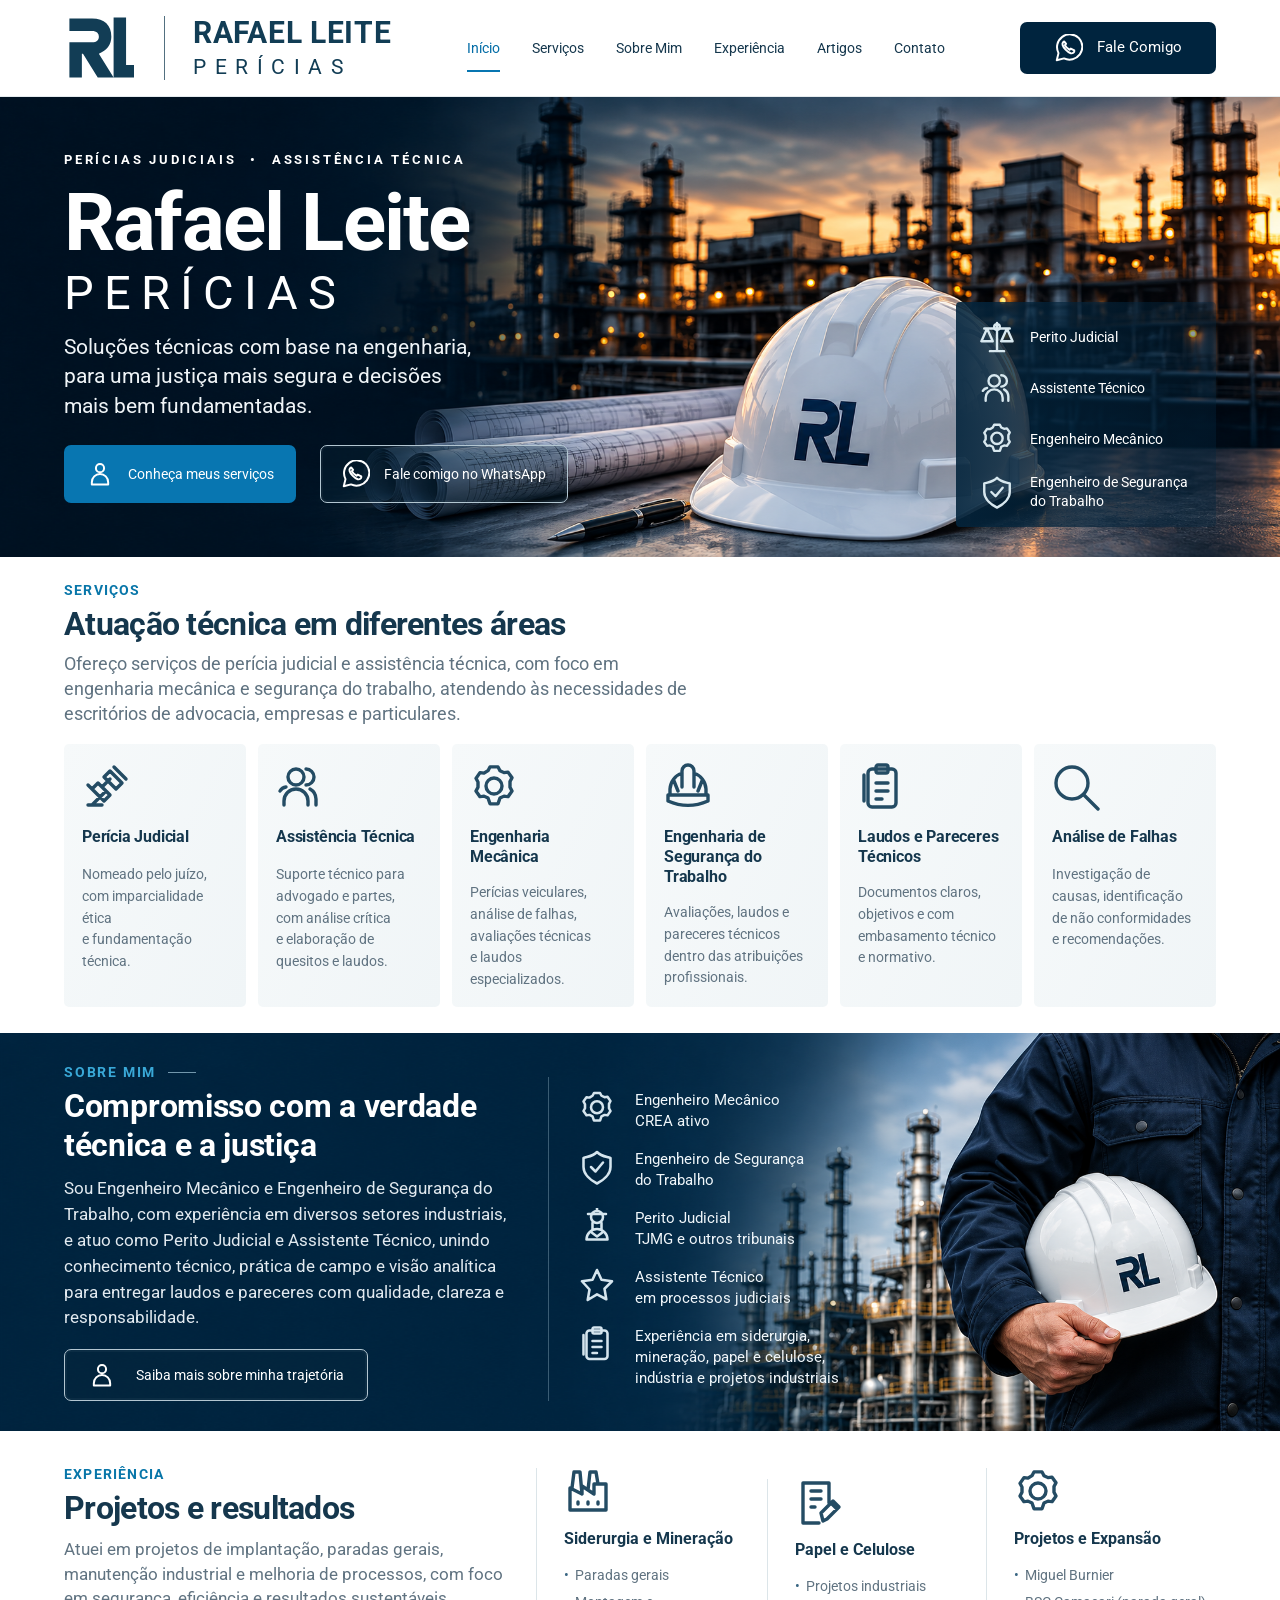
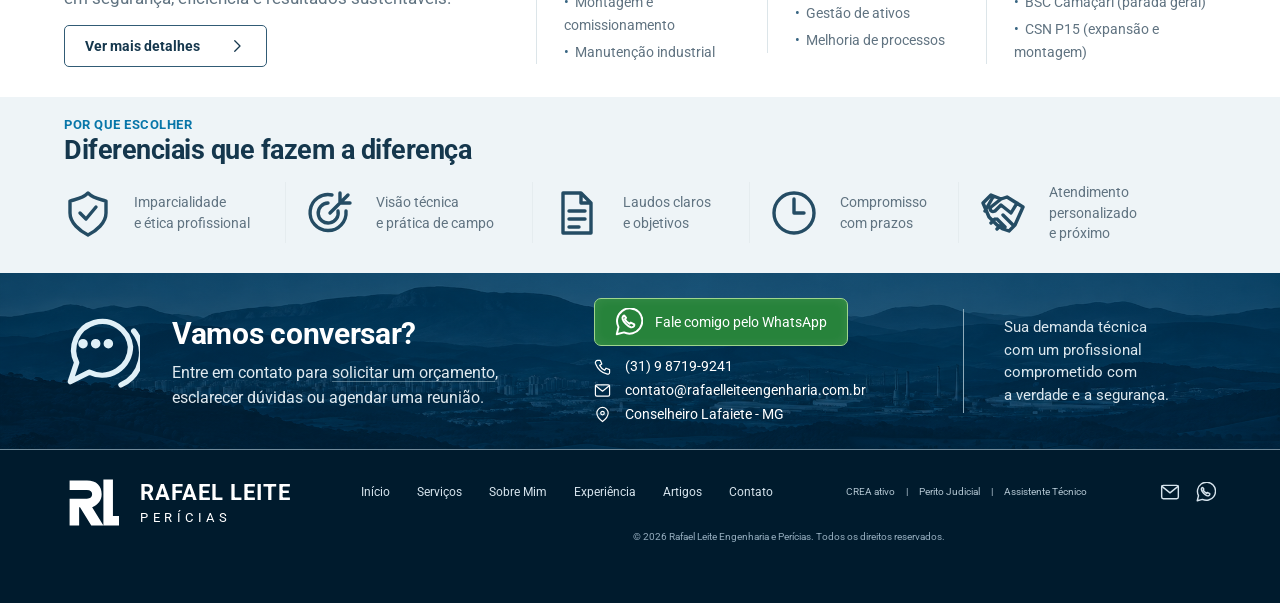
==== index.html @ ec0a56e9 "Add files via upload" ====
<!DOCTYPE html>
<html lang="pt-BR">
<head>
  <meta charset="UTF-8">
  <meta name="viewport" content="width=device-width, initial-scale=1">
  <meta name="theme-color" content="#00243e">
  <title>Rafael Leite Perícias | Perícias Judiciais e Assistência Técnica</title>
  <meta name="description" content="Perícia judicial, assistência técnica, engenharia mecânica e segurança do trabalho. Rafael Leite: compromisso com a verdade técnica e a justiça.">
  <link rel="icon" href="assets/favicon.svg" type="image/svg+xml">
  <link rel="preload" href="assets/fonts/roboto-regular.ttf" as="font" type="font/ttf" crossorigin>
  <link rel="preload" href="assets/fonts/roboto-bold.ttf" as="font" type="font/ttf" crossorigin>
  <link rel="preload" href="assets/hero-industrial.png" as="image">
  <link rel="stylesheet" href="assets/site.css">
  <script src="data.js" defer></script>
  <script src="assets/site.js" defer></script>
</head>
<body>
  <a class="skip-link" href="#conteudo">Pular para o conteúdo</a>
  <!-- Ícones locais, sem dependências de bibliotecas ou CDNs. -->
  <svg class="svg-library" xmlns="http://www.w3.org/2000/svg" aria-hidden="true"><defs>
    <symbol id="logo-mark" viewBox="0 0 60 60"><path fill="currentColor" stroke="none" d="M3 4h20c11 0 17 6 17 16 0 7-4 12-11 15l13 21H28L15 35h-1v21H3V25h20c4 0 6-2 6-5s-2-5-6-5H3zM42 3h11v42h7v11H42z"/></symbol>
    <symbol id="i-user" viewBox="0 0 24 24"><circle cx="12" cy="7" r="3.5"/><path d="M5 21v-2a7 7 0 0 1 14 0v2z"/></symbol>
    <symbol id="i-users" viewBox="0 0 24 24"><path d="M16 21v-2a6 6 0 0 0-12 0v2M20 21v-3a6 6 0 0 0-3-5M15 3a4 4 0 0 1 0 8"/><circle cx="10" cy="7" r="4"/><path d="M2 14a4 4 0 0 1 3-2"/></symbol>
    <symbol id="i-gavel" viewBox="0 0 24 24"><path d="m14 4 6 6-3 3-6-6zM8 10l6 6-3 3-6-6zM10 12l4-4M12 14 5 21M3 21h7M16 2l6 6M3 11l6 6"/></symbol>
    <symbol id="i-cog" viewBox="0 0 24 24"><path d="m9 3 1-2h4l1 2 2 1 2-.3 2 3-1 2v3l1 2-2 3-2-.3-2 1-1 3h-4l-1-3-2-1-2 .3-2-3 1-2V9L3 7l2-3 2 .3z" transform="translate(0 1) scale(1 .95)"/><circle cx="12" cy="11.5" r="4"/></symbol>
    <symbol id="i-hat" viewBox="0 0 24 24"><path d="M3 16v-3a9 9 0 0 1 6-8M15 5a9 9 0 0 1 6 8v3M9 12V4a3 3 0 0 1 6 0v8M5 9l2 5M19 9l-2 5M2 16h20v3a25 25 0 0 1-20 0z"/></symbol>
    <symbol id="i-file" viewBox="0 0 24 24"><path d="M14 2H5v20h14V7zM14 2v5h5M8 11h8M8 15h8M8 19h5"/></symbol>
    <symbol id="i-clipboard" viewBox="0 0 24 24"><rect x="5" y="3" width="14" height="19" rx="2"/><rect x="9" y="1" width="6" height="4" rx="1"/><path d="M9 10h6M9 14h6M9 18h3M3 6v13"/></symbol>
    <symbol id="i-search" viewBox="0 0 24 24"><circle cx="10" cy="10" r="8"/><path d="m16 16 7 7"/></symbol>
    <symbol id="i-shield" viewBox="0 0 24 24"><path d="M12 2c3 3 6 3 9 4v6c0 5-5 9-9 11-4-2-9-6-9-11V6c3-1 6-1 9-4zM8 12l3 3 5-6"/></symbol>
    <symbol id="i-scale" viewBox="0 0 24 24"><path d="M12 2v19M7 22h10M3 6h18M5 6l-4 9h8zM19 6l-4 9h8z"/><circle cx="12" cy="5" r="2"/></symbol>
    <symbol id="i-expert" viewBox="0 0 24 24"><circle cx="12" cy="6" r="4"/><path d="M6 4h12M12 2V0M9 10v4M15 10v4M5 21a7 7 0 0 1 14 0zM8 16l4 3 4-3"/></symbol>
    <symbol id="i-star" viewBox="0 0 24 24"><path d="m12 2 3 6.5 7 1-5 5 1.2 7-6.2-3.3L5.8 22 7 15 2 9.5l7-1z"/></symbol>
    <symbol id="i-factory" viewBox="0 0 24 24"><path d="M3 21V10l6 3V9l6 4V8h6v13zM4 10 5 2h3l1 11M12 11l1-9h3l1 6M7 17v1M12 17v1M17 17v1"/></symbol>
    <symbol id="i-file-pen" viewBox="0 0 24 24"><path d="M12 22H4V2h13v10M8 6h5M8 10h5M8 14h2M14 21l-1-4 6-6 3 3-6 6zM18 12l3 3"/></symbol>
    <symbol id="i-target" viewBox="0 0 24 24"><path d="M20 11a9 9 0 1 1-7-8M16 11a5 5 0 1 1-5-4M12 12l9-9M17 2v5h5"/></symbol>
    <symbol id="i-clock" viewBox="0 0 24 24"><circle cx="12" cy="12" r="10"/><path d="M12 5v7h5"/></symbol>
    <symbol id="i-handshake" viewBox="0 0 24 24"><path d="m2 7 4-4 5 2 3-1 8 5-4 9-3 3-3-1-3-2-4-4zM7 4l-4 7M19 7l-3 5-5-4-3 3c-2 1-3-1-2-2l5-4M9 15l4 4M12 13l5 5M6 17l2-2M9 20l2-2"/></symbol>
    <symbol id="i-whatsapp" viewBox="0 0 24 24"><path d="M20.5 3.5A11 11 0 0 0 3 16.4L1.5 22.5l6.2-1.6A11 11 0 0 0 20.5 3.5z"/><path d="M8 6.5c-.5 0-2 1-1.5 3s4 6 7 7c2 .5 3-1 3-1.5v-1l-3-1.5-1 1c-2-1-3-2-4-4l1-1L8 6.5z"/></symbol>
    <symbol id="i-chat" viewBox="0 0 24 24"><path d="M21 11a9 9 0 0 1-13 8L2 22l2-6a9 9 0 1 1 17-5z"/><path d="M6 10h.01M10 10h.01M14 10h.01" stroke-width="3"/><path d="M22 6a11 11 0 0 1-4 17"/></symbol>
    <symbol id="i-phone" viewBox="0 0 24 24"><path d="M5 2h4l2 5-3 2c2 4 3 5 7 7l2-3 5 2v4c0 2-2 3-4 2C10 19 5 14 2 6c-.5-2 1-4 3-4z"/></symbol>
    <symbol id="i-mail" viewBox="0 0 24 24"><rect x="2" y="4" width="20" height="16" rx="2"/><path d="m2 5 10 8L22 5"/></symbol>
    <symbol id="i-pin" viewBox="0 0 24 24"><path d="M20 10c0 6-8 12-8 12S4 16 4 10a8 8 0 0 1 16 0z"/><circle cx="12" cy="10" r="2.5"/></symbol>
    <symbol id="i-arrow" viewBox="0 0 24 24"><path d="m9 5 7 7-7 7"/></symbol>
    <symbol id="i-menu" viewBox="0 0 24 24"><path d="M3 5h18M3 12h18M3 19h18"/></symbol>
    <symbol id="i-close" viewBox="0 0 24 24"><path d="m5 5 14 14M5 19 19 5"/></symbol>
  </defs></svg>

  <header class="site-header"><div class="container header-inner">
    <a class="brand" href="#inicio" aria-label="Rafael Leite Perícias — início"><svg class="brand-mark" aria-hidden="true"><use href="#logo-mark"/></svg><span class="brand-name"><strong>RAFAEL LEITE</strong><span>PERÍCIAS</span></span></a>
    <nav class="main-nav" id="mainNav" aria-label="Navegação principal"><a href="#inicio" class="active" aria-current="location">Início</a><a href="#servicos">Serviços</a><a href="#sobre">Sobre Mim</a><a href="#setores">Experiência</a><a href="#artigos" data-dialog="articlesDialog">Artigos</a><a href="#contato">Contato</a></nav>
    <a class="button header-contact" href="https://wa.me/5531987199241" target="_blank" rel="noopener noreferrer"><svg class="icon" aria-hidden="true"><use href="#i-whatsapp"/></svg>Fale Comigo</a>
    <button class="menu-toggle" id="mobileMenuBtn" aria-label="Abrir menu" aria-controls="mainNav" aria-expanded="false"><svg class="icon" aria-hidden="true"><use href="#i-menu"/></svg></button>
  </div></header>

  <main id="conteudo">
    <section class="hero" id="inicio" aria-labelledby="hero-title"><div class="container hero-inner">
      <div class="hero-copy"><p class="hero-eyebrow">PERÍCIAS JUDICIAIS <span>•</span> ASSISTÊNCIA TÉCNICA</p><h1 id="hero-title">Rafael Leite <span>PERÍCIAS</span></h1><p class="hero-description">Soluções técnicas com base na engenharia,<br class="desktop-break"> para uma justiça mais segura e decisões<br class="desktop-break"> mais bem fundamentadas.</p>
        <div class="hero-actions"><a class="button button-blue" href="#servicos"><svg class="icon" aria-hidden="true"><use href="#i-user"/></svg>Conheça meus serviços</a><a class="button button-outline" href="https://wa.me/5531987199241" target="_blank" rel="noopener noreferrer"><svg class="icon" aria-hidden="true"><use href="#i-whatsapp"/></svg>Fale comigo no WhatsApp</a></div>
      </div>
      <ul class="hero-credentials" aria-label="Áreas de atuação">
        <li><svg class="icon" aria-hidden="true"><use href="#i-scale"/></svg><span>Perito Judicial</span></li><li><svg class="icon" aria-hidden="true"><use href="#i-users"/></svg><span>Assistente Técnico</span></li><li><svg class="icon" aria-hidden="true"><use href="#i-cog"/></svg><span>Engenheiro Mecânico</span></li><li><svg class="icon" aria-hidden="true"><use href="#i-shield"/></svg><span>Engenheiro de Segurança<br> do Trabalho</span></li>
      </ul>
    </div></section>

    <section class="services" id="servicos" aria-labelledby="services-title"><div class="container">
      <p class="eyebrow">SERVIÇOS</p><h2 id="services-title">Atuação técnica em diferentes áreas</h2><p class="section-intro">Ofereço serviços de perícia judicial e assistência técnica, com foco em engenharia mecânica e segurança do trabalho, atendendo às necessidades de escritórios de advocacia, empresas e particulares.</p>
      <div class="service-grid">
        <article class="service-card"><svg class="icon" aria-hidden="true"><use href="#i-gavel"/></svg><h3>Perícia Judicial</h3><p>Nomeado pelo juízo,<br> com imparcialidade ética<br> e fundamentação técnica.</p></article>
        <article class="service-card"><svg class="icon" aria-hidden="true"><use href="#i-users"/></svg><h3>Assistência Técnica</h3><p>Suporte técnico para advogado e partes,<br> com análise crítica<br> e elaboração de<br> quesitos e laudos.</p></article>
        <article class="service-card"><svg class="icon" aria-hidden="true"><use href="#i-cog"/></svg><h3>Engenharia Mecânica</h3><p>Perícias veiculares,<br> análise de falhas,<br> avaliações técnicas<br> e laudos especializados.</p></article>
        <article class="service-card"><svg class="icon" aria-hidden="true"><use href="#i-hat"/></svg><h3>Engenharia de<br> Segurança do Trabalho</h3><p>Avaliações, laudos e pareceres técnicos dentro das atribuições profissionais.</p></article>
        <article class="service-card"><svg class="icon" aria-hidden="true"><use href="#i-clipboard"/></svg><h3>Laudos e Pareceres Técnicos</h3><p>Documentos claros,<br> objetivos e com<br> embasamento técnico<br> e normativo.</p></article>
        <article class="service-card"><svg class="icon" aria-hidden="true"><use href="#i-search"/></svg><h3>Análise de Falhas</h3><p>Investigação de causas, identificação de não conformidades e recomendações.</p></article>
      </div>
    </div></section>

    <section class="about" id="sobre" aria-labelledby="about-title"><div class="container about-inner">
      <div class="about-copy"><p class="eyebrow eyebrow-line">SOBRE MIM</p><h2 id="about-title">Compromisso com a verdade<br> técnica e a justiça</h2><p>Sou Engenheiro Mecânico e Engenheiro de Segurança do Trabalho, com experiência em diversos setores industriais, e atuo como Perito Judicial e Assistente Técnico, unindo conhecimento técnico, prática de campo e visão analítica para entregar laudos e pareceres com qualidade, clareza e responsabilidade.</p><button class="button button-outline" data-dialog="aboutDialog"><svg class="icon" aria-hidden="true"><use href="#i-user"/></svg>Saiba mais sobre minha trajetória</button></div>
      <ul class="about-credentials" aria-label="Formação e experiência">
        <li><svg class="icon" aria-hidden="true"><use href="#i-cog"/></svg><span>Engenheiro Mecânico<br> CREA ativo</span></li><li><svg class="icon" aria-hidden="true"><use href="#i-shield"/></svg><span>Engenheiro de Segurança<br> do Trabalho</span></li><li><svg class="icon" aria-hidden="true"><use href="#i-expert"/></svg><span>Perito Judicial<br> TJMG e outros tribunais</span></li><li><svg class="icon" aria-hidden="true"><use href="#i-star"/></svg><span>Assistente Técnico<br> em processos judiciais</span></li><li><svg class="icon" aria-hidden="true"><use href="#i-clipboard"/></svg><span>Experiência em siderurgia,<br> mineração, papel e celulose,<br> indústria e projetos industriais</span></li>
      </ul>
    </div></section>

    <section class="experience" id="setores" aria-labelledby="experience-title"><div class="container experience-grid">
      <div class="experience-intro"><p class="eyebrow">EXPERIÊNCIA</p><h2 id="experience-title">Projetos e resultados</h2><p>Atuei em projetos de implantação, paradas gerais, manutenção industrial e melhoria de processos, com foco em segurança, eficiência e resultados sustentáveis.</p><button class="button button-small" data-dialog="projectsDialog">Ver mais detalhes<svg class="icon" aria-hidden="true"><use href="#i-arrow"/></svg></button></div>
      <article class="experience-item"><svg class="icon" aria-hidden="true"><use href="#i-factory"/></svg><h3>Siderurgia e Mineração</h3><ul><li>Paradas gerais</li><li>Montagem e comissionamento</li><li>Manutenção industrial</li></ul></article>
      <article class="experience-item"><svg class="icon" aria-hidden="true"><use href="#i-file-pen"/></svg><h3>Papel e Celulose</h3><ul><li>Projetos industriais</li><li>Gestão de ativos</li><li>Melhoria de processos</li></ul></article>
      <article class="experience-item"><svg class="icon" aria-hidden="true"><use href="#i-cog"/></svg><h3>Projetos e Expansão</h3><ul><li>Miguel Burnier</li><li>BSC Camaçari (parada geral)</li><li>CSN P15 (expansão e montagem)</li></ul></article>
    </div></section>

    <section class="differences" id="diferenciais" aria-labelledby="differences-title"><div class="container"><p class="eyebrow">POR QUE ESCOLHER</p><h2 id="differences-title">Diferenciais que fazem a diferença</h2><ul class="difference-grid">
      <li><svg class="icon" aria-hidden="true"><use href="#i-shield"/></svg><span>Imparcialidade<br> e ética profissional</span></li><li><svg class="icon" aria-hidden="true"><use href="#i-target"/></svg><span>Visão técnica<br> e prática de campo</span></li><li><svg class="icon" aria-hidden="true"><use href="#i-file"/></svg><span>Laudos claros<br> e objetivos</span></li><li><svg class="icon" aria-hidden="true"><use href="#i-clock"/></svg><span>Compromisso<br> com prazos</span></li><li><svg class="icon" aria-hidden="true"><use href="#i-handshake"/></svg><span>Atendimento personalizado<br> e próximo</span></li>
    </ul></div></section>

    <section class="contact" id="contato" aria-labelledby="contact-title"><div class="container contact-grid">
      <div class="contact-intro"><svg class="icon contact-icon" aria-hidden="true"><use href="#i-chat"/></svg><div><h2 id="contact-title">Vamos conversar?</h2><p>Entre em contato para <button class="text-button" data-dialog="contactDialog">solicitar um orçamento</button>,<br> esclarecer dúvidas ou agendar uma reunião.</p></div></div>
      <div class="contact-details"><a class="button button-whatsapp" href="https://wa.me/5531987199241" target="_blank" rel="noopener noreferrer"><svg class="icon" aria-hidden="true"><use href="#i-whatsapp"/></svg>Fale comigo pelo WhatsApp</a><a href="tel:+5531987199241"><svg class="icon" aria-hidden="true"><use href="#i-phone"/></svg>(31) 9 8719-9241</a><a href="mailto:contato@rafaelleiteengenharia.com.br"><svg class="icon" aria-hidden="true"><use href="#i-mail"/></svg>contato@rafaelleiteengenharia.com.br</a><span><svg class="icon" aria-hidden="true"><use href="#i-pin"/></svg>Conselheiro Lafaiete - MG</span></div>
      <p class="contact-note">Sua demanda técnica<br> com um profissional<br> comprometido com<br> a verdade e a segurança.</p>
    </div></section>
  </main>

  <footer class="site-footer"><div class="container footer-inner">
    <a class="brand footer-brand" href="#inicio" aria-label="Rafael Leite Perícias — voltar ao início"><svg class="brand-mark" aria-hidden="true"><use href="#logo-mark"/></svg><span class="brand-name"><strong>RAFAEL LEITE</strong><span>PERÍCIAS</span></span></a>
    <div class="footer-content"><div class="footer-top"><nav aria-label="Navegação do rodapé"><a href="#inicio">Início</a><a href="#servicos">Serviços</a><a href="#sobre">Sobre Mim</a><a href="#setores">Experiência</a><a href="#artigos" data-dialog="articlesDialog">Artigos</a><a href="#contato">Contato</a></nav><p>CREA ativo <span>|</span> Perito Judicial <span>|</span> Assistente Técnico</p><div class="social-links"><a href="mailto:contato@rafaelleiteengenharia.com.br" aria-label="Enviar e-mail"><svg class="icon" aria-hidden="true"><use href="#i-mail"/></svg></a><a href="https://wa.me/5531987199241" target="_blank" rel="noopener noreferrer" aria-label="Conversar no WhatsApp"><svg class="icon" aria-hidden="true"><use href="#i-whatsapp"/></svg></a></div></div><div class="footer-bottom"><p>© <span id="copyrightYear">2026</span> Rafael Leite Engenharia e Perícias. Todos os direitos reservados.</p></div></div>
  </div></footer>

  <!-- Conteúdo complementar mantém a composição compacta da referência. -->
  <dialog class="site-dialog articles-dialog" id="articlesDialog" aria-labelledby="articles-title"><button class="dialog-close" data-close aria-label="Fechar artigos"><svg class="icon" aria-hidden="true"><use href="#i-close"/></svg></button><p class="eyebrow">CONHECIMENTO TÉCNICO</p><h2 id="articles-title">Artigos e publicações</h2><p class="dialog-lead">Engenharia, perícia judicial e segurança do trabalho.</p><div id="articlesContainer" class="articles-grid"></div></dialog>
  <dialog class="site-dialog" id="aboutDialog" aria-labelledby="trajectory-title"><button class="dialog-close" data-close aria-label="Fechar trajetória"><svg class="icon" aria-hidden="true"><use href="#i-close"/></svg></button><p class="eyebrow">SOBRE MIM</p><h2 id="trajectory-title">Experiência de campo.<br>Precisão técnica.</h2><p>Minha atuação como Engenheiro Mecânico e Engenheiro de Segurança do Trabalho reúne experiência em siderurgia, mineração, papel e celulose e projetos industriais.</p><p>Como Perito Judicial e Assistente Técnico, aplico essa vivência na análise de falhas, avaliação de equipamentos, elaboração de quesitos, laudos e pareceres técnicos.</p><div class="dialog-feature"><svg class="icon" aria-hidden="true"><use href="#i-shield"/></svg><div><h3>Compromisso profissional</h3><p>Imparcialidade, fundamentação técnica, clareza na comunicação e respeito aos prazos de cada demanda.</p></div></div><a class="button button-blue" href="https://wa.me/5531987199241" target="_blank" rel="noopener noreferrer"><svg class="icon" aria-hidden="true"><use href="#i-whatsapp"/></svg>Vamos conversar</a></dialog>
  <dialog class="site-dialog" id="projectsDialog" aria-labelledby="projects-title"><button class="dialog-close" data-close aria-label="Fechar projetos"><svg class="icon" aria-hidden="true"><use href="#i-close"/></svg></button><p class="eyebrow">EXPERIÊNCIA</p><h2 id="projects-title">Projetos e atuação industrial</h2><div class="dialog-feature"><svg class="icon" aria-hidden="true"><use href="#i-factory"/></svg><div><h3>Siderurgia e mineração</h3><p>Atuação em paradas gerais, montagem, comissionamento e manutenção industrial. Experiência em projetos como Miguel Burnier e CSN P15, com foco em expansão e montagem.</p></div></div><div class="dialog-feature"><svg class="icon" aria-hidden="true"><use href="#i-file-pen"/></svg><div><h3>Papel e celulose</h3><p>Projetos industriais, gestão de ativos e melhoria de processos. Participação em parada geral na BSC Camaçari.</p></div></div><div class="dialog-feature"><svg class="icon" aria-hidden="true"><use href="#i-cog"/></svg><div><h3>Engenharia aplicada</h3><p>Análise técnica com experiência de campo para apoiar decisões sobre segurança, eficiência e confiabilidade de instalações e equipamentos.</p></div></div></dialog>
  <dialog class="site-dialog" id="contactDialog" aria-labelledby="quote-title"><button class="dialog-close" data-close aria-label="Fechar orçamento"><svg class="icon" aria-hidden="true"><use href="#i-close"/></svg></button><p class="eyebrow">CONTATO</p><h2 id="quote-title">Conte sobre sua demanda</h2><p class="dialog-lead">Preencha os dados para iniciar uma conversa no WhatsApp.</p><form id="contactForm"><div class="form-grid"><label>Nome<input name="nome" autocomplete="name" required placeholder="Seu nome"></label><label>Telefone<input name="telefone" type="tel" autocomplete="tel" required placeholder="(00) 00000-0000"></label></div><label>E-mail<input name="email" type="email" autocomplete="email" required placeholder="seu@email.com.br"></label><label>Tipo de demanda<select name="tipo"><option>Assistência Técnica Judicial</option><option>Indicação / Nomeação de Perito</option><option>Perícia de Engenharia Mecânica / Falhas</option><option>Segurança do Trabalho</option><option>Laudos e Pareceres Técnicos</option><option>Outra demanda</option></select></label><label>Mensagem <span class="optional">(opcional)</span><textarea name="mensagem" rows="4" placeholder="Como posso ajudar?"></textarea></label><button type="submit" class="button button-whatsapp"><svg class="icon" aria-hidden="true"><use href="#i-whatsapp"/></svg>Continuar no WhatsApp</button></form></dialog>
</body>
</html>
---- assets/site.css ----
@font-face{font-family:Roboto;src:url('fonts/roboto-regular.ttf') format('truetype');font-style:normal;font-weight:400;font-display:swap}
@font-face{font-family:Roboto;src:url('fonts/roboto-bold.ttf') format('truetype');font-style:normal;font-weight:600 900;font-display:swap}
:root{--navy:#00243e;--deep:#001b2e;--ink:#15374d;--blue:#0876b1;--muted:#607381;--light:#f1f6f8;--line:#dce5e9}
*{box-sizing:border-box}html{scroll-behavior:smooth;scroll-padding-top:20px}body{margin:0;color:var(--ink);background:#fff;font:400 16px/1.45 Roboto,Arial,sans-serif;-webkit-font-smoothing:antialiased}body.dialog-open{overflow:hidden}button,input,select,textarea{font:inherit}button,a{-webkit-tap-highlight-color:transparent}button{cursor:pointer;color:inherit}a{color:inherit;text-decoration:none}svg{display:block}img{max-width:100%}h1,h2,h3,p{margin:0}h2{font-size:32px;line-height:1.16;letter-spacing:-.7px;font-weight:700}h3{font-size:16px;line-height:1.3;font-weight:700}ul{margin:0;padding:0;list-style:none}
button:focus-visible,a:focus-visible,input:focus-visible,select:focus-visible,textarea:focus-visible{outline:3px solid #26a7e0;outline-offset:5px}
.container{width:90%;max-width:1320px;margin-inline:auto}.svg-library{position:absolute;width:0;height:0;overflow:hidden;pointer-events:none}.icon{width:26px;height:26px;flex-shrink:0;fill:none;stroke:currentColor;stroke-width:1.7;stroke-linecap:round;stroke-linejoin:round}.skip-link{position:fixed;top:8px;left:8px;z-index:100;padding:12px 20px;background:white;transform:translateY(-150%)}.skip-link:focus{transform:translateY(0)}
.button{display:inline-flex;align-items:center;justify-content:center;gap:14px;min-height:54px;border:1px solid transparent;border-radius:7px;padding:12px 24px;background:var(--navy);color:#fff;font-size:14px;line-height:1.3;font-weight:400;transition:background .18s,box-shadow .18s,transform .18s}.button:hover{background:#0c4263;box-shadow:0 4px 12px #001b2e20}.button:active{transform:translateY(1px)}.button .icon{width:28px;height:28px}.button-blue{background:var(--blue)}.button-blue:hover{background:#086394}.button-outline{border-color:#b3c6d1;background:#09273c50;box-shadow:inset 0 0 0 2px #ffffff09}.button-outline:hover{background:#0c4263b0}.button-small{min-height:42px;padding:7px 20px;background:transparent;border-color:#315b75;color:var(--ink);font-weight:700;border-radius:5px;gap:28px}.button-small:hover{background:var(--light)}.button-small .icon{height:18px;width:18px}.button-whatsapp{background:#27833b;border:1px solid #9fd58d;box-shadow:inset 0 0 12px #ffffff15}.button-whatsapp:hover{background:#226f33}.eyebrow{color:#0876a9;font-size:14px;line-height:1.4;letter-spacing:1.2px;font-weight:700;margin-bottom:5px}
.site-header{background:#fff;border-bottom:1px solid #e5ebee}.header-inner{height:96px;display:flex;align-items:center;justify-content:space-between;gap:32px}.brand{display:inline-flex;align-items:center;gap:28px;flex-shrink:0;color:#123d55}.brand-mark{height:68px;width:72px}.brand-name{border-left:1px solid #527080;padding-left:28px;display:flex;flex-direction:column;line-height:1.1;white-space:nowrap}.brand-name strong{font-size:30px;letter-spacing:.7px}.brand-name>span{font-size:21px;letter-spacing:8.5px;margin-top:7px}.main-nav{display:flex;align-items:center;gap:32px;margin-left:auto}.main-nav>a{position:relative;font-size:14px;white-space:nowrap;padding-block:17px}.main-nav>a:after{content:'';position:absolute;bottom:3px;left:0;right:0;height:2px;background:var(--blue);transform:scaleX(0);transition:transform .18s}.main-nav>a:hover,.main-nav>a.active{color:#026ca6}.main-nav>a.active:after,.main-nav>a:hover:after{transform:scaleX(1)}.header-contact{margin-left:auto;min-width:196px;min-height:52px;font-size:15px;padding:10px 22px;gap:14px}.menu-toggle{display:none;border:0;background:none;padding:12px}
.hero{background:var(--deep) url('hero-industrial.png') center center/cover no-repeat;color:#fff}.hero-inner{min-height:460px;position:relative;display:flex;align-items:center;justify-content:space-between;padding-block:54px}.hero-copy{position:relative;z-index:1}.hero-eyebrow{font-size:13px;letter-spacing:2.8px;font-weight:700;margin-bottom:12px}.hero-eyebrow span{margin-inline:8px}.hero h1{font-size:80px;line-height:1.03;letter-spacing:-1.8px;font-weight:700}.hero h1 span{display:block;font-size:47px;letter-spacing:10px;font-weight:400;line-height:1.25}.hero-description{font-size:21px;line-height:1.4;margin-top:10px;color:#eff4f7}.hero-actions{display:flex;gap:24px;margin-top:24px}.hero-actions .button{padding-inline:21px;min-height:58px;gap:14px}.hero-credentials{width:260px;padding:18px 14px 16px 24px;align-self:flex-end;margin-bottom:-24px;background:linear-gradient(90deg,#03243ce6,#03243c65);border-radius:4px;display:grid;gap:17px}.hero-credentials li{display:flex;align-items:center;gap:16px;font-size:14px;line-height:1.35}.hero-credentials .icon{width:34px;height:34px;color:#d8e8ef}
.services{padding:24px 0 26px}.section-intro{max-width:640px;font-size:18px;line-height:1.4;color:var(--muted);margin-top:8px}.service-grid{display:grid;grid-template-columns:repeat(6,minmax(0,1fr));gap:12px;margin-top:18px}.service-card{background:linear-gradient(115deg,#f6f9fa,#f0f5f7);padding:19px 18px 16px;border-radius:5px;min-height:240px}.service-card>.icon{height:48px;width:48px;margin-bottom:16px;color:#244c64}.service-card h3{font-size:16px;line-height:1.25;min-height:22px;margin-bottom:15px;letter-spacing:-.2px}.service-card p{font-size:14px;line-height:1.55;color:var(--muted)}
.about{color:#fff;background:var(--navy) url('sobre-industrial.png') center center/cover no-repeat}.about-inner{min-height:388px;display:grid;grid-template-columns:42% 27% 1fr;align-items:center;padding-block:30px}.about-copy{padding-right:32px}.eyebrow-line{display:flex;align-items:center;gap:12px;letter-spacing:1.8px;color:#39a8d7}.eyebrow-line:after{content:'';height:1px;width:28px;background:#7297ac}.about-copy h2{font-size:32px;line-height:1.2;letter-spacing:-.3px}.about-copy>p:not(.eyebrow){font-size:17px;line-height:1.52;color:#e2eaf0;margin-top:12px;margin-bottom:18px}.about-copy .button{min-height:52px;font-size:14px;padding:9px 23px;gap:20px}.about-credentials{display:grid;gap:17px;border-left:1px solid #7593a780;padding-left:30px;margin-top:14px;align-self:stretch;align-content:center}.about-credentials li{display:flex;align-items:flex-start;gap:20px;font-size:15px;line-height:1.4;color:#f0f6fa}.about-credentials .icon{width:36px;height:36px;color:#d5e5ee}
.experience{padding:34px 0 30px}.experience-grid{display:grid;grid-template-columns:41% 20% 19% 20%;align-items:center}.experience-intro{padding-right:32px}.experience-intro>p:not(.eyebrow){font-size:17px;line-height:1.45;color:var(--muted);margin:10px 0 14px;max-width:500px}.experience-item{border-left:1px solid var(--line);padding-left:27px;min-height:174px}.experience-item>.icon{width:48px;height:48px;margin-bottom:13px;color:#244c64}.experience-item h3{font-size:16px;margin-bottom:14px}.experience-item ul{font-size:14px;color:var(--muted);line-height:1.65}.experience-item li:before{content:'•';color:#396683;margin-right:6px}.experience-item li+li{margin-top:4px}
.differences{background:#eef4f7;padding:19px 0 30px}.differences .eyebrow{font-size:13px;margin-bottom:1px;letter-spacing:.5px}.differences h2{font-size:27px;letter-spacing:-.5px}.difference-grid{display:grid;grid-template-columns:1.06fr 1.08fr .94fr .9fr 1.13fr;gap:20px;margin-top:16px}.difference-grid li{display:flex;align-items:center;gap:22px;font-size:14px;line-height:1.45;color:var(--muted);border-right:1px solid #e5ecef}.difference-grid li:last-child{border:0}.difference-grid .icon{width:48px;height:48px;color:#244c64}
.contact{color:#fff;background:linear-gradient(90deg,#00243e40,#00335120,#00243e30),url('contato-paisagem.png') center 60%/cover}.contact-grid{display:grid;grid-template-columns:46% 32% 22%;align-items:center;padding-block:20px;min-height:176px}.contact-intro{display:flex;align-items:flex-start;gap:32px;padding-right:20px}.contact-icon{width:76px;height:76px;color:#e0f0f7}.contact h2{font-size:30px;letter-spacing:-.3px;margin:5px 0 10px}.contact-intro p{font-size:16px;line-height:1.55;color:#e0eaf0}.text-button{border:0;padding:0;color:inherit;background:none;font:inherit;text-align:inherit;text-decoration:underline;text-decoration-color:#a9c5d07a;text-underline-offset:3px}.text-button:hover{text-decoration-color:#fff}.contact-details{display:flex;flex-direction:column;align-items:flex-start;gap:4px;font-size:14px;line-height:1.4}.contact-details .button{min-height:48px;font-size:14px;gap:12px;padding:7px 20px;margin-bottom:7px}.contact-details>a:not(.button),.contact-details>span{display:flex;align-items:center;gap:14px}.contact-details>a:not(.button):hover{text-decoration:underline}.contact-details>a:not(.button) .icon,.contact-details>span .icon{width:17px;height:17px}.contact-note{border-left:1px solid #8eabba;padding:7px 0 7px 40px;font-size:15px;line-height:1.5;color:#dbe7ee}
.site-footer{background:#001b2d;color:#d6e4ed;border-top:1px solid #718a9a;min-height:154px;padding:27px 0 34px}.footer-inner{display:flex;gap:70px;align-items:flex-start}.footer-brand{gap:18px;color:white}.footer-brand .brand-mark{height:52px;width:58px}.footer-brand .brand-name{padding-left:0;border:0}.footer-brand .brand-name strong{font-size:22px;letter-spacing:1px}.footer-brand .brand-name>span{font-size:13px;letter-spacing:4.5px;margin-top:5px}.footer-content{flex:1;min-width:0;padding-top:5px}.footer-top{display:flex;align-items:center;justify-content:space-between;gap:25px}.footer-top nav{display:flex;align-items:center;gap:27px;white-space:nowrap;font-size:12px}.footer-top>p{font-size:10px;color:#b0c4d0;white-space:nowrap}.footer-top>p span{margin-inline:9px}.social-links{display:flex;align-items:center;gap:16px}.social-links .icon{width:20px;height:20px}.footer-bottom{display:flex;align-items:center;justify-content:center;position:relative;margin-top:28px;font-size:10px;color:#93acbd;gap:24px}.footer-bottom>a{position:absolute;right:0;font-size:10px}.site-footer a:hover{color:white;text-decoration:underline}
.site-dialog{color:var(--ink);border:0;border-radius:12px;padding:42px;max-width:720px;width:calc(100% - 40px);max-height:88dvh;box-shadow:0 20px 100px #00182755;overscroll-behavior:contain}.site-dialog::backdrop{background:#001b2dc9;backdrop-filter:blur(5px)}.site-dialog h2{padding-right:28px;margin-bottom:18px}.site-dialog>p:not(.eyebrow){color:var(--muted);margin-bottom:20px;line-height:1.65}.dialog-close{position:absolute;top:16px;right:16px;border:0;background:#eef4f7;border-radius:50%;padding:9px;display:flex}.dialog-close:hover{background:#dce8ee}.dialog-close .icon{width:22px;height:22px}.dialog-feature{display:flex;gap:20px;margin:26px 0;padding-top:24px;border-top:1px solid var(--line)}.dialog-feature>.icon{width:36px;height:36px}.dialog-feature h3{font-size:20px;margin-bottom:8px}.dialog-feature p{color:var(--muted);line-height:1.6}.articles-dialog{max-width:1040px}.articles-grid{display:grid;grid-template-columns:repeat(2,minmax(0,1fr));gap:20px}.article-card{border:1px solid var(--line);border-radius:8px;overflow:hidden;display:flex;flex-direction:column}.article-card>img{width:100%;height:180px;object-fit:cover;background:var(--light)}.article-card-body{display:flex;flex-direction:column;flex:1;padding:24px}.article-category{font-size:12px;font-weight:700;color:var(--blue);margin-bottom:10px}.article-card h3{font-size:20px;line-height:1.3;margin-bottom:12px}.article-card h3 a:hover{color:var(--blue)}.article-meta{font-size:12px;color:var(--muted);margin-bottom:12px}.article-summary{font-size:14px;color:var(--muted);margin-bottom:18px}.article-read{margin-top:auto;color:var(--blue);font-size:14px;font-weight:700;display:flex;align-items:center;gap:8px;padding-top:12px}.form-grid{display:grid;grid-template-columns:1fr 1fr;gap:18px}#contactForm label{display:block;font-size:14px;font-weight:700;margin-bottom:18px}#contactForm input,#contactForm select,#contactForm textarea{display:block;width:100%;padding:12px 14px;margin-top:7px;border:1px solid #c8d7df;border-radius:5px;background:#f8fafb;color:var(--ink);font-size:16px;font-weight:400}#contactForm textarea{resize:vertical;min-height:110px}.optional{font-weight:400;color:var(--muted)}
@media(min-width:1600px){.hero-inner{min-height:500px}.about-inner{min-height:410px}}
@media(max-width:1270px) and (min-width:901px){
 .header-inner{height:86px;gap:20px}.brand{gap:18px}.brand-mark{width:56px;height:58px}.brand-name{padding-left:20px}.brand-name strong{font-size:23px}.brand-name>span{font-size:17px;letter-spacing:6px}.main-nav{gap:21px}.main-nav>a{font-size:13px}.header-contact{min-width:auto;font-size:13px;padding-inline:16px;gap:10px;min-height:46px}.header-contact .icon{width:23px;height:23px}
 .hero-inner{min-height:410px}.hero h1{font-size:68px}.hero h1 span{font-size:40px}.hero-eyebrow{font-size:11px;letter-spacing:2px}.hero-description{font-size:18px}.hero-actions{gap:14px}.hero-actions .button{font-size:12px;padding-inline:16px;gap:10px;min-height:52px}.hero-credentials{width:210px;padding-left:16px}.hero-credentials li{font-size:13px;gap:12px}.hero-credentials .icon{width:30px;height:30px}
 .service-card{padding:17px 13px}.service-card h3{font-size:14px}.service-card p{font-size:13px}.service-card p br{display:none}.service-card>.icon{width:43px;height:43px}.section-intro{font-size:16px;max-width:570px}.about-inner{grid-template-columns:43% 28% 1fr;min-height:360px}.about-copy{padding-right:26px}.about-copy h2{font-size:28px}.about-copy>p:not(.eyebrow){font-size:15px}.about-credentials{padding-left:24px;gap:15px}.about-credentials li{font-size:13px;gap:15px}.about-credentials .icon{width:32px;height:32px}.about-copy .button{font-size:12px;gap:14px}
 .experience-item{padding-left:22px}.experience-item h3{font-size:14px}.experience-item ul{font-size:12px}.experience-intro>p:not(.eyebrow){font-size:15px}.difference-grid li{font-size:12px;gap:15px}.difference-grid .icon{width:40px;height:40px}.contact-intro{gap:24px}.contact h2{font-size:27px}.contact-icon{width:64px;height:64px}.contact-intro p{font-size:14px}.contact-details{font-size:12px}.contact-details .button{font-size:12px;gap:10px}.contact-note{font-size:13px;padding-left:30px}
 .footer-inner{gap:45px}.footer-brand .brand-mark{width:48px;height:46px}.footer-brand .brand-name strong{font-size:18px}.footer-brand .brand-name>span{font-size:11px}.footer-top{gap:16px}.footer-top nav{gap:18px;font-size:10px}.footer-top>p{font-size:8px}.footer-top>p span{margin-inline:5px}.footer-bottom{font-size:9px}.footer-bottom>a{font-size:9px}.social-links{gap:10px}.social-links .icon{width:17px;height:17px}
}
@media(max-width:1050px) and (min-width:901px){.container{width:92%}.main-nav{gap:15px}.header-contact{padding-inline:12px;font-size:12px}.brand-name strong{font-size:21px}.brand-name>span{font-size:15px}.header-inner{gap:15px}.hero-credentials{width:190px}.hero-credentials li{font-size:12px}.hero-actions{gap:10px}.hero-actions .button{padding-inline:13px}.footer-inner{gap:28px}.footer-top nav{gap:13px}.footer-top{flex-wrap:wrap;justify-content:flex-start}.footer-top>p{font-size:9px}.footer-bottom{justify-content:flex-start}}
@media(max-width:900px){
 html{scroll-padding-top:15px}.container{width:90%}.header-inner{height:80px;gap:15px;position:relative}.brand{gap:16px}.brand-mark{width:49px;height:51px}.brand-name{padding-left:17px}.brand-name strong{font-size:21px}.brand-name>span{font-size:14px;letter-spacing:5.7px;margin-top:5px}.header-contact{min-width:0;margin-left:auto;font-size:13px;padding:10px 16px;min-height:44px;gap:10px}.header-contact .icon{width:23px;height:23px}.menu-toggle{display:flex;margin-right:-10px}.main-nav{display:none;position:absolute;top:calc(100% + 1px);left:-5.56%;right:-5.56%;z-index:10;background:white;padding:18px 5%;box-shadow:0 12px 18px #001b2e18;margin:0;gap:0}.main-nav.open{display:flex;flex-direction:column;align-items:stretch}.main-nav>a{padding:13px 12px;font-size:16px}.main-nav>a:after{display:none}.main-nav>a.active{background:var(--light);border-radius:4px}
 .hero{background-position:60% center}.hero-inner{min-height:450px;padding:45px 0;align-items:flex-start}.hero-copy{max-width:68%}.hero h1{font-size:58px}.hero h1 span{font-size:35px;letter-spacing:8px}.hero-eyebrow{font-size:10px;letter-spacing:1.7px}.hero-eyebrow span{margin-inline:4px}.hero-description{font-size:18px}.hero-actions{flex-direction:column;align-items:flex-start;gap:12px;margin-top:23px}.hero-actions .button{font-size:13px;min-height:48px;padding:9px 18px}.hero-credentials{width:185px;gap:15px;padding:16px;margin-bottom:-18px}.hero-credentials li{font-size:12px;gap:12px}.hero-credentials .icon{width:28px;height:28px}
 .services{padding:30px 0}.service-grid{grid-template-columns:repeat(3,1fr);gap:14px;margin-top:22px}.service-card{min-height:220px;padding:22px}.service-card p br{display:none}.service-card h3{min-height:40px;margin-bottom:12px}.section-intro{font-size:16px;max-width:600px}.service-card>.icon{margin-bottom:14px;width:44px;height:44px}
 .about{background-position:62% center}.about-inner{grid-template-columns:57% 43%;padding:32px 0;min-height:420px}.about-copy{padding-right:26px}.about-copy h2{font-size:28px}.about-copy h2 br{display:none}.about-copy>p:not(.eyebrow){font-size:15px;line-height:1.55}.about-copy .button{font-size:12px;padding:10px 13px;gap:12px;min-height:48px}.about-credentials{padding:18px 18px 18px 24px;gap:19px;align-self:center;margin:0;background:#00243ed4;border-radius:0 5px 5px 0}.about-credentials li{font-size:13px;gap:14px}.about-credentials .icon{width:30px;height:30px}
 .experience-grid{grid-template-columns:repeat(3,1fr);gap:24px 0}.experience-intro{grid-column:1/-1;padding:0}.experience-intro>p:not(.eyebrow){max-width:600px;font-size:16px}.experience-item{padding-left:20px;min-height:165px}.experience-item:nth-child(2){padding-left:0;border-left:0}.experience-item h3{font-size:14px}.experience-item ul{font-size:12px}.experience-item>.icon{width:42px;height:42px}.differences{padding:25px 0 30px}.differences h2{font-size:26px}.difference-grid{display:flex;flex-wrap:wrap;gap:24px 15px;margin-top:24px}.difference-grid li{flex:1 1 29%;gap:14px;font-size:13px;border:0}.difference-grid .icon{width:40px;height:40px}
 .contact-grid{grid-template-columns:1fr 1fr;gap:28px 16px;padding:30px 0}.contact-intro{gap:20px;padding-right:10px}.contact-icon{width:54px;height:54px}.contact h2{font-size:26px}.contact-intro p{font-size:14px}.contact-intro p br{display:none}.contact-details{font-size:12px;gap:7px}.contact-details .button{font-size:12px;min-height:46px;padding:8px 15px;gap:8px}.contact-note{grid-column:1/-1;border-left:0;border-top:1px solid #ffffff35;padding:17px 0 0;font-size:13px}.contact-note br{display:none}
 .footer-inner{gap:30px;flex-wrap:wrap}.footer-brand .brand-mark{width:48px;height:46px}.footer-brand .brand-name strong{font-size:19px}.footer-brand .brand-name>span{font-size:11px}.footer-content{flex-basis:100%;padding:0}.footer-top{justify-content:flex-start;flex-wrap:wrap;gap:23px}.footer-top nav{gap:24px;font-size:12px}.footer-top>p{font-size:10px}.footer-bottom{justify-content:space-between;margin-top:22px;font-size:10px}.footer-bottom>a{position:static;white-space:nowrap}
}
@media(max-width:560px){
 .header-inner{height:76px;gap:10px}.brand{gap:12px}.brand-mark{width:42px;height:45px}.brand-name{padding-left:12px}.brand-name strong{font-size:19px}.brand-name>span{font-size:12px;letter-spacing:5px}.header-contact{display:none}.menu-toggle{margin-left:auto}
 .hero{background-image:linear-gradient(0deg,#001c30 0%,#001c3000 55%),linear-gradient(90deg,#001b2df5,#001b2d95 55%,#001b2d20),url('hero-industrial.png');background-size:100% 390px,100% 390px,auto 390px;background-position:left top,left top,58% top;background-repeat:no-repeat;background-color:#001c30}.hero-inner{min-height:605px;padding-top:34px;display:block}.hero-copy{max-width:100%}.hero-eyebrow{font-size:9px;letter-spacing:1.45px;margin-bottom:15px}.hero h1{font-size:53px;letter-spacing:-1.5px;text-shadow:0 2px 12px #00182766}.hero h1 span{font-size:31px;letter-spacing:8.3px}.hero-description{font-size:16px;line-height:1.55;max-width:290px;margin-top:17px;text-shadow:0 1px 8px #001b2d}.hero-actions{margin-top:24px;gap:12px}.hero-actions .button{min-height:48px;font-size:13px;padding:11px 17px;gap:12px}.hero-actions .icon{width:23px;height:23px}.hero-credentials{position:static;display:grid;grid-template-columns:1fr 1fr;width:100%;margin:33px 0 0;padding:23px 0 0;gap:18px 14px;border-top:1px solid #ffffff35;background:transparent}.hero-credentials li{font-size:12px;gap:10px}.hero-credentials .icon{width:29px;height:29px}.hero-credentials li:last-child span br{display:none}.hero-credentials li:last-child span{max-width:132px}
 h2{font-size:28px;letter-spacing:-.6px}.eyebrow{font-size:12px;letter-spacing:1.1px;margin-bottom:6px}.services{padding:32px 0}.section-intro{font-size:15px;line-height:1.55;margin-top:12px}.service-grid{grid-template-columns:repeat(2,minmax(0,1fr));gap:12px;margin-top:22px}.service-card{padding:20px 15px;min-height:224px}.service-card>.icon{height:40px;width:40px;margin-bottom:16px}.service-card h3{font-size:14px;min-height:36px;margin-bottom:10px}.service-card p{font-size:13px;line-height:1.55}.service-card h3 br{display:none}
 .about{background-size:auto 350px;background-position:right bottom;background-repeat:no-repeat;background-color:#00243e}.about-inner{grid-template-columns:1fr;padding:32px 0 30px;min-height:730px;gap:30px;align-content:start}.about-copy{padding-right:0}.about-copy h2{font-size:29px;max-width:370px}.about-copy>p:not(.eyebrow){font-size:15px;line-height:1.65;margin-top:15px;margin-bottom:20px}.about-copy .button{font-size:13px;padding-inline:17px}.about-credentials{width:67%;min-width:230px;border:0;background:linear-gradient(90deg,#00243ef5,#00243ed9,#00243e80);padding:20px 15px 20px 0;gap:18px}.about-credentials li{font-size:12px;gap:15px}.about-credentials .icon{width:29px;height:29px}
 .experience{padding:32px 0}.experience-grid{grid-template-columns:1fr;gap:24px}.experience-intro{padding-bottom:4px}.experience-intro>p:not(.eyebrow){font-size:15px;line-height:1.55;margin-top:13px}.experience-item{border-left:0;border-top:1px solid var(--line);padding:23px 0 0 65px;position:relative;min-height:0}.experience-item:nth-child(2){padding-left:65px}.experience-item>.icon{position:absolute;left:0;top:23px;width:42px;height:42px}.experience-item h3{font-size:17px;margin-bottom:10px}.experience-item ul{font-size:14px;line-height:1.6}.experience-item li+li{margin-top:3px}.differences{padding:28px 0 32px}.differences h2{font-size:26px;max-width:320px}.difference-grid{display:grid;grid-template-columns:1fr 1fr;gap:24px 12px}.difference-grid li{gap:13px;font-size:12px}.difference-grid .icon{width:34px;height:34px}.difference-grid li:last-child{grid-column:1/-1}.difference-grid li:last-child br{display:none}
 .contact-grid{grid-template-columns:1fr;gap:25px;padding:30px 0}.contact-intro{gap:20px;padding:0}.contact-icon{width:57px;height:57px}.contact h2{font-size:28px;margin-top:0}.contact-intro p{font-size:14px;max-width:290px}.contact-details{font-size:14px;gap:10px}.contact-details .button{font-size:14px;min-height:49px;padding:10px 18px;margin-bottom:8px;gap:12px}.contact-details>a:not(.button),.contact-details>span{gap:12px}.contact-note{font-size:14px;max-width:100%;line-height:1.6;padding-top:20px}.footer-inner{gap:27px}.site-footer{padding:27px 0}.footer-top{gap:21px}.footer-top nav{display:grid;grid-template-columns:repeat(3,1fr);gap:15px 28px;width:100%;font-size:12px}.footer-top>p{font-size:9px}.footer-top>p span{margin-inline:5px}.social-links{margin-left:auto;gap:13px}.footer-bottom{align-items:flex-start;font-size:9px;line-height:1.6;gap:16px;margin-top:23px}.footer-bottom p{max-width:245px}.footer-bottom>a{font-size:9px}
 .site-dialog{width:calc(100% - 24px);max-height:91dvh;padding:36px 23px 27px;border-radius:9px}.site-dialog h2{font-size:26px}.site-dialog>p:not(.eyebrow){font-size:15px}.dialog-feature{gap:15px}.dialog-feature h3{font-size:18px}.dialog-feature p{font-size:14px}.articles-grid,.form-grid{grid-template-columns:1fr}.article-card-body{padding:20px}.article-card h3{font-size:19px}.article-card>img{height:160px}.form-grid{gap:0}
}
@media(prefers-reduced-motion:reduce){html{scroll-behavior:auto}*,*:before,*:after{transition:none!important}}
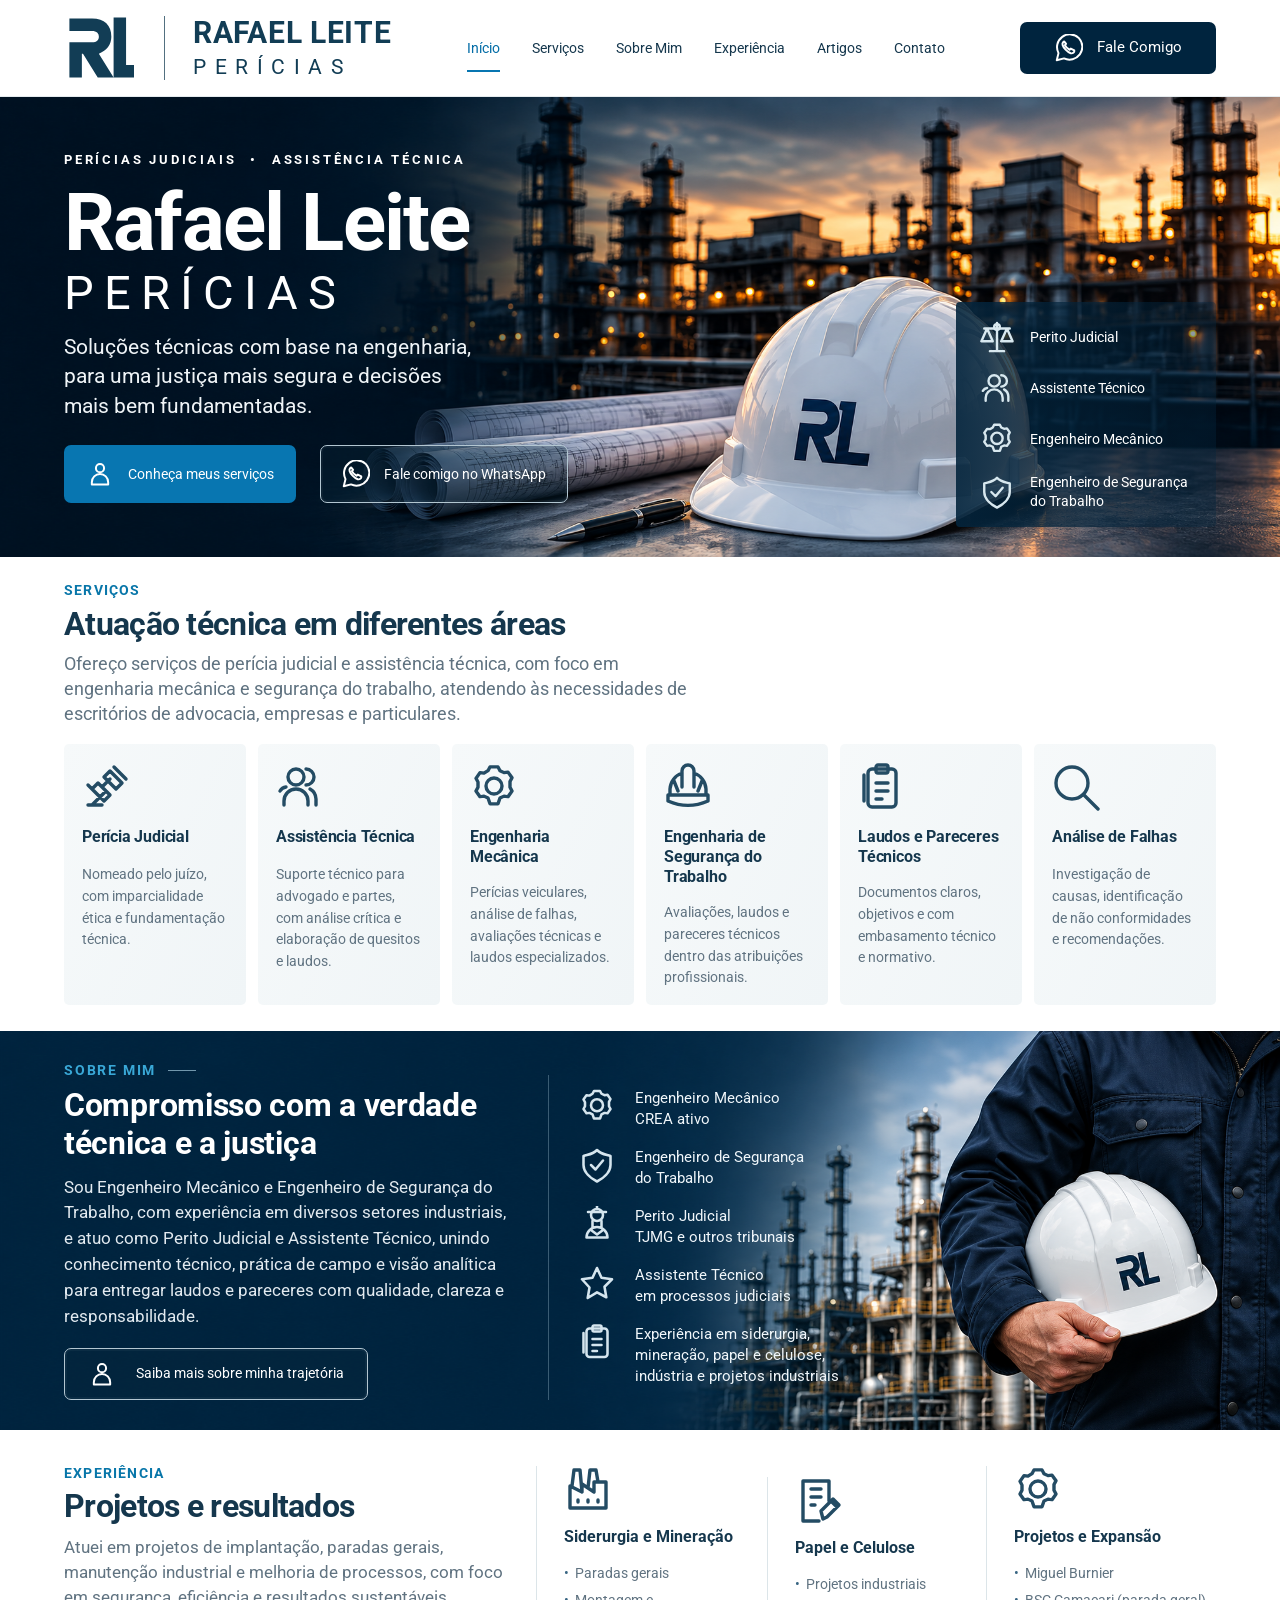
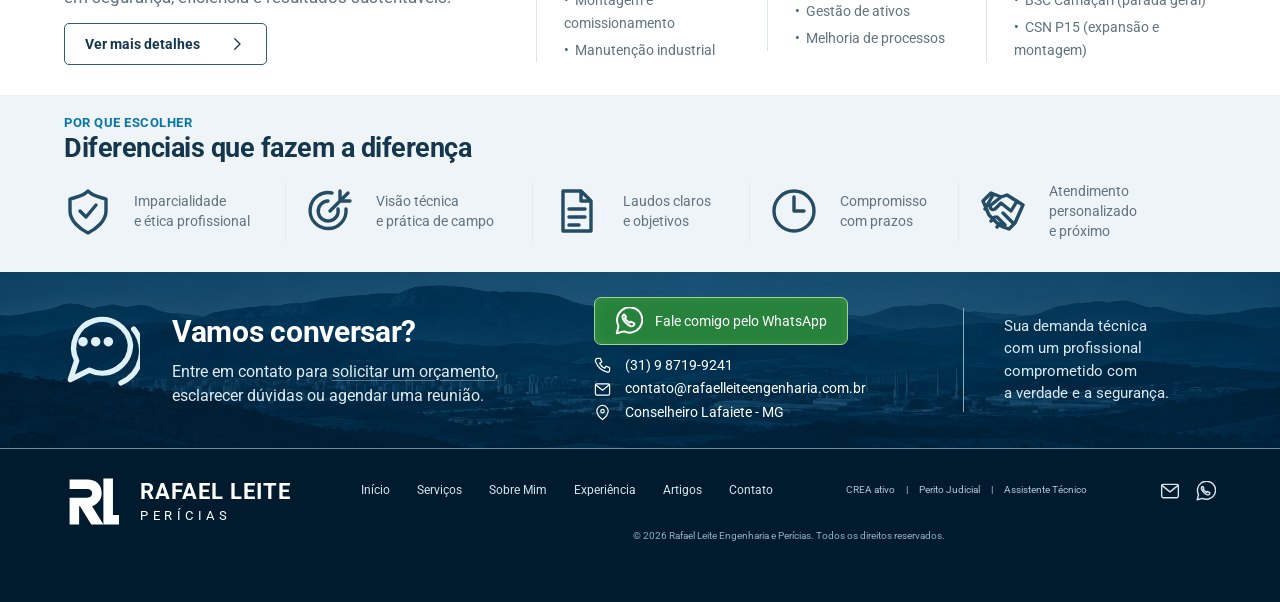
==== commit a658a148: "CMS: carrega conteúdo editável na página principal" ====
--- a/index.html
+++ b/index.html
@@ -12,7 +12,8 @@
   <link rel="preload" href="assets/hero-industrial.png" as="image">
   <link rel="stylesheet" href="assets/site.css">
   <script src="data.js" defer></script>
-  <script src="assets/site.js" defer></script>
+  <script src="assets/site.js" defer></script>
+  <script src="assets/cms-content.js" defer></script>
 </head>
 <body>
   <a class="skip-link" href="#conteudo">Pular para o conteúdo</a>
